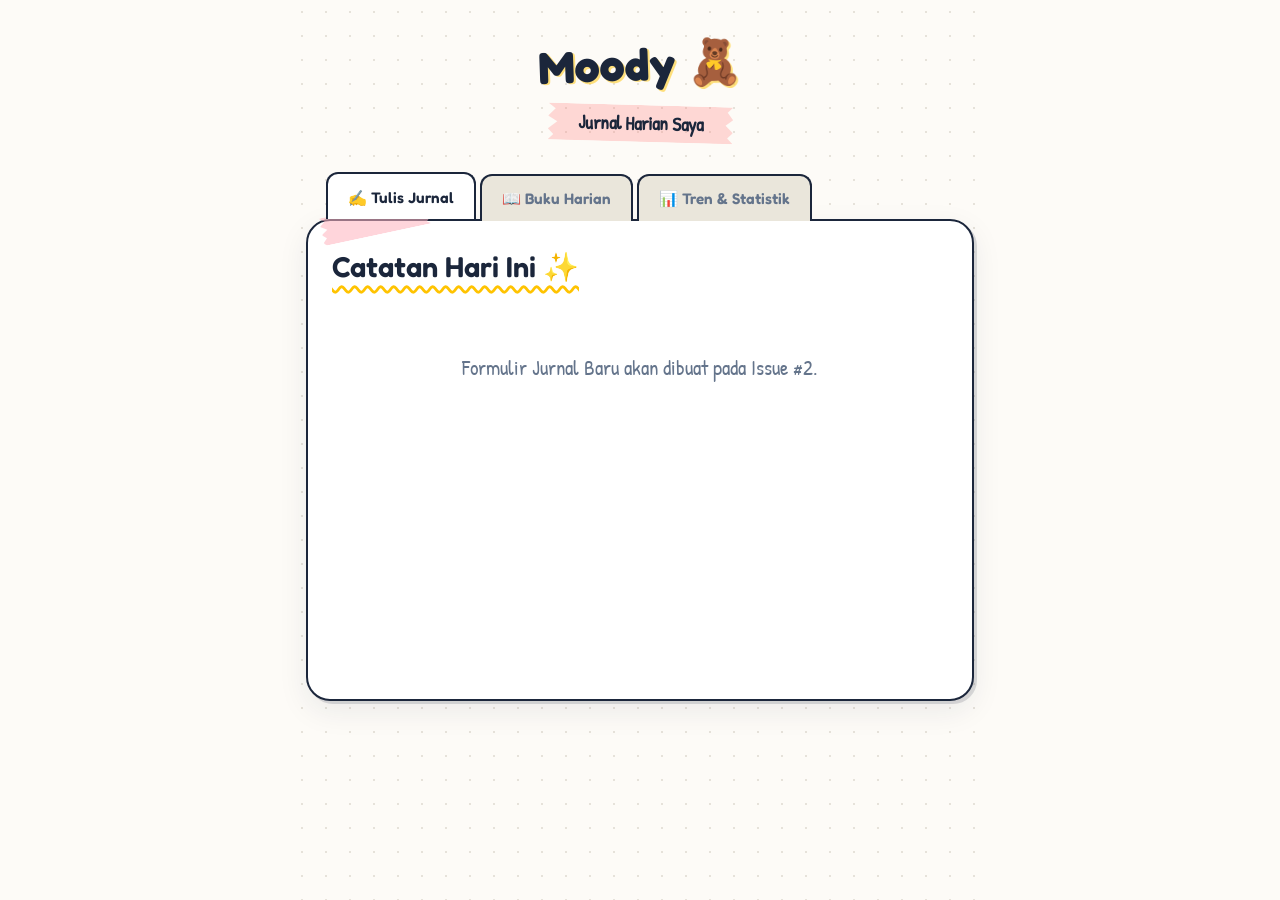
==== index.html @ d9777db5 "Add SPA Shell and Scrapbook Visual Theme" ====
<!DOCTYPE html>
<html lang="id">
<head>
  <meta charset="UTF-8">
  <meta name="viewport" content="width=device-width, initial-scale=1.0">
  <title>Moody — Jurnal Suasana Hati Kawaii</title>
  <!-- Google Fonts: Fredoka (Headings), Patrick Hand (Handwritten Notes), Outfit (Interface UI) -->
  <link rel="preconnect" href="https://fonts.googleapis.com">
  <link rel="preconnect" href="https://fonts.gstatic.com" crossorigin>
  <link href="https://fonts.googleapis.com/css2?family=Fredoka:wght@400;500;600;700&family=Patrick+Hand&family=Outfit:wght@300;400;500;600;700&display=swap" rel="stylesheet">
  <link rel="stylesheet" href="style.css">
</head>
<body>

  <!-- Dotted Canvas Grid -->
  <div class="scrapbook-canvas">
    
    <!-- Top Ribbon Header -->
    <header class="scrapbook-header">
      <div class="header-logo">
        <h1 class="marker-title">Moody 🧸</h1>
      </div>
      <div class="header-tagline">
        <span class="washi-tape-accent">Jurnal Harian Saya</span>
      </div>
    </header>

    <!-- Folder Nav Tabs (Folder Dividers style) -->
    <nav class="folder-tabs">
      <button class="tab-divider active" data-target="panel-editor" id="tab-nav-editor">
        <span class="tab-label">✍️ Tulis Jurnal</span>
      </button>
      <button class="tab-divider" data-target="panel-history" id="tab-nav-history">
        <span class="tab-label">📖 Buku Harian</span>
      </button>
      <button class="tab-divider" data-target="panel-analytics" id="tab-nav-analytics">
        <span class="tab-label">📊 Tren & Statistik</span>
      </button>
    </nav>

    <!-- Main Scrapbook Page Board -->
    <main class="scrapbook-board">
      
      <!-- Panel 1: Jurnal Baru (Editor) -->
      <section id="panel-editor" class="panel-section active">
        <div class="journal-paper">
          <div class="washi-tape washi-pink washi-top-left"></div>
          <h2 class="handwritten-title">Catatan Hari Ini ✨</h2>
          <div class="placeholder-content" style="text-align: center; padding: 40px; color: #64748b; font-family: 'Patrick Hand', cursive; font-size: 1.3rem;">
            Formulir Jurnal Baru akan dibuat pada Issue #2.
          </div>
        </div>
      </section>

      <!-- Panel 2: Riwayat Jurnal (History) -->
      <section id="panel-history" class="panel-section">
        <div class="journal-paper">
          <div class="washi-tape washi-yellow washi-top-right"></div>
          <h2 class="handwritten-title">Kenangan Masa Lalu 📖</h2>
          <div class="placeholder-content" style="text-align: center; padding: 40px; color: #64748b; font-family: 'Patrick Hand', cursive; font-size: 1.3rem;">
            Riwayat Catatan dan Pencarian akan dibuat pada Issue #3 & #4.
          </div>
        </div>
      </section>

      <!-- Panel 3: Analisis Mood (Analytics) -->
      <section id="panel-analytics" class="panel-section">
        <div class="journal-paper">
          <div class="washi-tape washi-blue washi-top-left"></div>
          <h2 class="handwritten-title">Papan Analisis 📊</h2>
          <div class="placeholder-content" style="text-align: center; padding: 40px; color: #64748b; font-family: 'Patrick Hand', cursive; font-size: 1.3rem;">
            Dashboard Statistik dan Grafik SVG akan dibuat pada Issue #6 & #7.
          </div>
        </div>
      </section>

    </main>
  </div>

  <script src="app.js"></script>
</body>
</html>
---- style.css ----
/* ==========================================
   STYLE GUIDE & CSS VARIABLES
   ========================================== */
:root {
  --color-canvas: #fdfbf7;
  --color-grid: #e6e2da;
  --color-paper: #ffffff;
  --color-navy: #1b263b;
  --color-muted: #64748b;
  
  --accent-yellow: #ffc300;
  --accent-coral: #ff6b6b;
  
  --shadow-handdrawn: 3px 3px 0px rgba(27, 38, 59, 0.15);
  --shadow-paper: 0 10px 30px rgba(27, 38, 59, 0.08);
  
  --transition-spring: all 0.4s cubic-bezier(0.34, 1.56, 0.64, 1);
}

/* ==========================================
   BASE & CANVAS STYLES
   ========================================== */
* {
  box-sizing: border-box;
  margin: 0;
  padding: 0;
  -webkit-tap-highlight-color: transparent;
}

body {
  font-family: 'Outfit', 'Inter', sans-serif;
  background-color: var(--color-canvas);
  color: var(--color-navy);
  min-height: 100vh;
  line-height: 1.5;
  display: flex;
  justify-content: center;
}

/* Scrapbook Canvas (Dot Grid Texture) */
.scrapbook-canvas {
  width: 100%;
  max-width: 700px;
  background-color: var(--color-canvas);
  background-image: radial-gradient(var(--color-grid) 1.5px, transparent 1.5px);
  background-size: 24px 24px;
  padding: 30px 16px 120px 16px;
  display: flex;
  flex-direction: column;
  position: relative;
  min-height: 100vh;
}

/* ==========================================
   HEADER STYLE
   ========================================== */
.scrapbook-header {
  display: flex;
  flex-direction: column;
  align-items: center;
  margin-bottom: 30px;
  text-align: center;
}

.marker-title {
  font-family: 'Fredoka', sans-serif;
  font-size: 2.8rem;
  font-weight: 700;
  color: var(--color-navy);
  display: inline-block;
  transform: rotate(-2deg);
  text-shadow: 2px 2px 0px rgba(255, 195, 0, 0.5);
  margin-bottom: 8px;
}

.washi-tape-accent {
  display: inline-block;
  font-family: 'Patrick Hand', cursive;
  font-size: 1.2rem;
  font-weight: bold;
  background-color: rgba(255, 107, 107, 0.25);
  color: var(--color-navy);
  padding: 4px 30px;
  transform: rotate(1.5deg);
  clip-path: polygon(
    0% 0%, 4% 15%, 0% 35%, 5% 50%, 0% 70%, 3% 85%, 0% 100%,
    100% 100%, 97% 85%, 100% 70%, 96% 50%, 100% 35%, 97% 15%, 100% 0%
  );
}

/* ==========================================
   FOLDER INDEX TABS
   ========================================== */
.folder-tabs {
  display: flex;
  gap: 4px;
  padding-left: 20px;
  position: relative;
  z-index: 10;
}

.tab-divider {
  background: #eae6db;
  border: 2px solid var(--color-navy);
  border-bottom: none;
  border-radius: 12px 12px 0 0;
  padding: 10px 20px;
  font-family: 'Fredoka', sans-serif;
  font-size: 0.95rem;
  font-weight: 600;
  color: var(--color-muted);
  cursor: pointer;
  outline: none;
  transition: var(--transition-spring);
  transform: translateY(2px);
}

.tab-divider.active {
  background: var(--color-paper);
  color: var(--color-navy);
  transform: translateY(0);
  padding-top: 14px;
  padding-bottom: 12px;
  z-index: 12;
}

.tab-divider:hover:not(.active) {
  color: var(--color-navy);
  background: #f1ede4;
}

/* ==========================================
   SCRAPBOOK MAIN PAGE BOARD
   ========================================== */
.scrapbook-board {
  background: var(--color-paper);
  border: 2.5px solid var(--color-navy);
  border-radius: 24px;
  padding: 24px;
  min-height: 480px;
  box-shadow: var(--shadow-handdrawn), var(--shadow-paper);
  position: relative;
  z-index: 5;
}

.panel-section {
  display: none;
  opacity: 0;
  transform: translateY(10px);
  transition: opacity 0.35s ease, transform 0.35s ease;
}

.panel-section.active {
  display: block;
  opacity: 1;
  transform: translateY(0);
}

.journal-paper {
  position: relative;
  display: flex;
  flex-direction: column;
  min-height: 430px;
}

.handwritten-title {
  font-family: 'Fredoka', sans-serif;
  font-size: 1.8rem;
  font-weight: 600;
  margin-bottom: 24px;
  color: var(--color-navy);
  text-decoration: underline wavy var(--accent-yellow);
  text-underline-offset: 8px;
}

/* ==========================================
   WASHI TAPE (TORN TAPE EFFECT)
   ========================================== */
.washi-tape {
  position: absolute;
  height: 28px;
  width: 110px;
  opacity: 0.8;
  z-index: 80;
  pointer-events: none;
  clip-path: polygon(
    0% 0%, 5% 15%, 0% 30%, 6% 45%, 0% 60%, 4% 75%, 0% 90%, 3% 100%,
    100% 100%, 96% 90%, 100% 75%, 95% 60%, 100% 45%, 96% 30%, 100% 15%, 97% 0%
  );
}

.washi-pink {
  background-color: rgba(255, 182, 193, 0.7);
  border-left: 1px dashed rgba(255, 255, 255, 0.5);
  border-right: 1px dashed rgba(255, 255, 255, 0.5);
}

.washi-yellow {
  background-color: rgba(255, 222, 100, 0.7);
  border-left: 1px dashed rgba(255, 255, 255, 0.5);
  border-right: 1px dashed rgba(255, 255, 255, 0.5);
}

.washi-blue {
  background-color: rgba(173, 216, 230, 0.7);
  border-left: 1px dashed rgba(255, 255, 255, 0.5);
  border-right: 1px dashed rgba(255, 255, 255, 0.5);
}

.washi-top-left {
  top: -38px;
  left: -12px;
  transform: rotate(-12deg);
}

.washi-top-right {
  top: -36px;
  right: -10px;
  transform: rotate(8deg);
}

/* ==========================================
   RESPONSIVE DESIGN
   ========================================== */
@media (max-width: 600px) {
  .scrapbook-canvas {
    padding-top: 16px;
  }
  
  .marker-title {
    font-size: 2.2rem;
  }
  
  .scrapbook-board {
    padding: 16px;
  }
  
  .tab-divider {
    padding: 8px 12px;
    font-size: 0.8rem;
  }
}
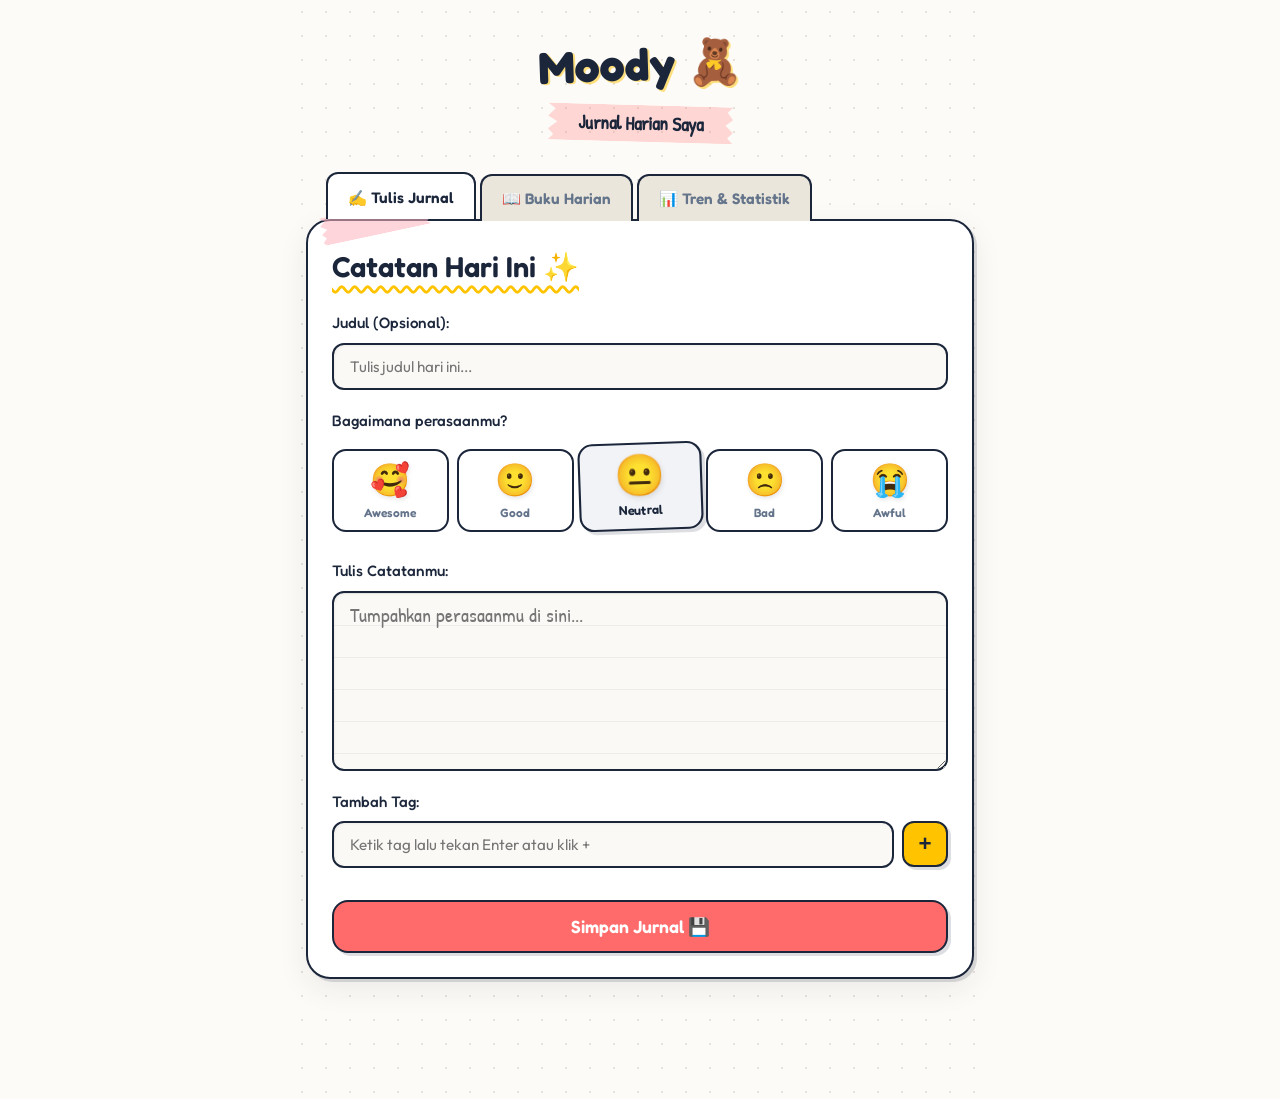
==== commit 24dccb9f: "Add Journal Entry Editor and Mood Selector" ====
--- a/index.html
+++ b/index.html
@@ -45,10 +45,67 @@
       <section id="panel-editor" class="panel-section active">
         <div class="journal-paper">
           <div class="washi-tape washi-pink washi-top-left"></div>
+          
           <h2 class="handwritten-title">Catatan Hari Ini ✨</h2>
-          <div class="placeholder-content" style="text-align: center; padding: 40px; color: #64748b; font-family: 'Patrick Hand', cursive; font-size: 1.3rem;">
-            Formulir Jurnal Baru akan dibuat pada Issue #2.
-          </div>
+          
+          <form id="journal-form" class="editor-form" onsubmit="return false;">
+            <!-- Title Input -->
+            <div class="form-group">
+              <label for="journal-title" class="handwritten-label">Judul (Opsional):</label>
+              <input type="text" id="journal-title" class="scrapbook-input" placeholder="Tulis judul hari ini...">
+            </div>
+
+            <!-- Mood Picker -->
+            <div class="form-group">
+              <label class="handwritten-label">Bagaimana perasaanmu?</label>
+              <div class="mood-selector">
+                <button type="button" class="mood-sticker-btn" data-mood="awesome" title="Luar Biasa">
+                  <span class="mood-emoji">🥰</span>
+                  <span class="mood-text">Awesome</span>
+                </button>
+                <button type="button" class="mood-sticker-btn" data-mood="good" title="Baik">
+                  <span class="mood-emoji">🙂</span>
+                  <span class="mood-text">Good</span>
+                </button>
+                <button type="button" class="mood-sticker-btn active" data-mood="neutral" title="Biasa Saja">
+                  <span class="mood-emoji">😐</span>
+                  <span class="mood-text">Neutral</span>
+                </button>
+                <button type="button" class="mood-sticker-btn" data-mood="bad" title="Buruk">
+                  <span class="mood-emoji">🙁</span>
+                  <span class="mood-text">Bad</span>
+                </button>
+                <button type="button" class="mood-sticker-btn" data-mood="awful" title="Sangat Buruk">
+                  <span class="mood-emoji">😭</span>
+                  <span class="mood-text">Awful</span>
+                </button>
+              </div>
+            </div>
+
+            <!-- Content Body Editor -->
+            <div class="form-group flex-fill">
+              <label for="journal-content" class="handwritten-label">Tulis Catatanmu:</label>
+              <textarea id="journal-content" class="scrapbook-textarea" placeholder="Tumpahkan perasaanmu di sini..."></textarea>
+            </div>
+
+            <!-- Tag Input -->
+            <div class="form-group">
+              <label for="tag-input" class="handwritten-label">Tambah Tag:</label>
+              <div class="tag-input-container">
+                <input type="text" id="tag-input" class="scrapbook-input" placeholder="Ketik tag lalu tekan Enter atau klik +">
+                <button type="button" id="btn-add-tag" class="sticker-btn-small">+</button>
+              </div>
+              <!-- Added Tag List -->
+              <div id="editor-tag-list" class="tag-pills-container">
+                <!-- Tag pills rendered dynamically -->
+              </div>
+            </div>
+
+            <!-- Save Button -->
+            <div class="form-actions">
+              <button type="submit" id="btn-save-journal" class="sticker-submit-btn">Simpan Jurnal 💾</button>
+            </div>
+          </form>
         </div>
       </section>
 
--- a/style.css
+++ b/style.css
@@ -220,6 +220,236 @@
 }
 
 /* ==========================================
+   EDITOR FORM STYLING
+   ========================================== */
+.editor-form {
+  display: flex;
+  flex-direction: column;
+  gap: 20px;
+  flex: 1;
+}
+
+.form-group {
+  display: flex;
+  flex-direction: column;
+  gap: 8px;
+}
+
+.form-group.flex-fill {
+  flex: 1;
+  display: flex;
+}
+
+.handwritten-label {
+  font-family: 'Fredoka', sans-serif;
+  font-weight: 500;
+  font-size: 0.95rem;
+  color: var(--color-navy);
+}
+
+.scrapbook-input, .scrapbook-textarea {
+  border: 2px solid var(--color-navy);
+  border-radius: 12px;
+  padding: 12px 16px;
+  font-family: 'Outfit', sans-serif;
+  font-size: 0.95rem;
+  background-color: #faf9f6;
+  color: var(--color-navy);
+  outline: none;
+  box-shadow: inset 1px 1px 3px rgba(0,0,0,0.05);
+  transition: all 0.2s ease;
+}
+
+.scrapbook-textarea {
+  font-family: 'Patrick Hand', cursive;
+  font-size: 1.25rem;
+  line-height: 1.6;
+  resize: vertical;
+  min-height: 180px;
+  background-image: linear-gradient(rgba(27,38,59,0.06) 1px, transparent 1px);
+  background-size: 100% 32px;
+  padding-top: 6px;
+  line-height: 32px;
+  flex: 1;
+}
+
+.scrapbook-input:focus, .scrapbook-textarea:focus {
+  border-color: var(--accent-coral);
+  background-color: var(--color-paper);
+}
+
+.tag-input-container {
+  display: flex;
+  gap: 8px;
+}
+
+.tag-input-container .scrapbook-input {
+  flex: 1;
+}
+
+.sticker-btn-small {
+  background-color: var(--accent-yellow);
+  color: var(--color-navy);
+  border: 2px solid var(--color-navy);
+  border-radius: 12px;
+  width: 46px;
+  height: 46px;
+  font-size: 1.4rem;
+  font-weight: bold;
+  cursor: pointer;
+  display: flex;
+  align-items: center;
+  justify-content: center;
+  box-shadow: var(--shadow-handdrawn);
+  transition: var(--transition-spring);
+}
+
+.sticker-btn-small:hover {
+  transform: scale(1.05) rotate(5deg);
+}
+
+.sticker-btn-small:active {
+  transform: scale(0.95);
+  box-shadow: 1px 1px 0px rgba(27,38,59,0.15);
+}
+
+.sticker-submit-btn {
+  background-color: var(--accent-coral);
+  color: #ffffff;
+  border: 2.5px solid var(--color-navy);
+  border-radius: 16px;
+  padding: 14px 28px;
+  font-family: 'Fredoka', sans-serif;
+  font-weight: 600;
+  font-size: 1.1rem;
+  cursor: pointer;
+  box-shadow: var(--shadow-handdrawn);
+  transition: var(--transition-spring);
+  display: inline-block;
+  text-align: center;
+  width: 100%;
+}
+
+.sticker-submit-btn:hover {
+  transform: translateY(-2px) scale(1.02);
+  box-shadow: 5px 5px 0px rgba(27, 38, 59, 0.2);
+}
+
+.sticker-submit-btn:active {
+  transform: translateY(2px);
+  box-shadow: 1px 1px 0px rgba(27, 38, 59, 0.2);
+}
+
+/* ==========================================
+   MOOD SELECTOR WIDGET
+   ========================================== */
+.mood-selector {
+  display: flex;
+  justify-content: space-between;
+  gap: 8px;
+  flex-wrap: wrap;
+  padding: 8px 0;
+}
+
+.mood-sticker-btn {
+  background: var(--color-paper);
+  border: 2px solid var(--color-navy);
+  border-radius: 14px;
+  padding: 10px 8px;
+  display: flex;
+  flex-direction: column;
+  align-items: center;
+  gap: 6px;
+  cursor: pointer;
+  transition: var(--transition-spring);
+  flex: 1;
+  min-width: 80px;
+}
+
+.mood-emoji {
+  font-size: 2rem;
+  filter: drop-shadow(1px 2px 2px rgba(0,0,0,0.1));
+  transition: transform 0.3s cubic-bezier(0.34, 1.56, 0.64, 1);
+}
+
+.mood-text {
+  font-size: 0.75rem;
+  font-weight: 600;
+  color: var(--color-muted);
+  font-family: 'Fredoka', sans-serif;
+}
+
+.mood-sticker-btn.active {
+  transform: translateY(-4px) scale(1.06) rotate(-2deg);
+  box-shadow: var(--shadow-handdrawn);
+}
+
+.mood-sticker-btn.active .mood-emoji {
+  transform: scale(1.2);
+}
+
+/* Specific Mood Colors */
+.mood-sticker-btn[data-mood="awesome"].active { background-color: #ebdffd; border-color: #9c27b0; }
+.mood-sticker-btn[data-mood="good"].active    { background-color: #e1fbf2; border-color: #2ec4b6; }
+.mood-sticker-btn[data-mood="neutral"].active { background-color: #f1f3f7; border-color: var(--color-navy); }
+.mood-sticker-btn[data-mood="bad"].active     { background-color: #e2f0fe; border-color: #00b4d8; }
+.mood-sticker-btn[data-mood="awful"].active   { background-color: #ffe8ec; border-color: var(--accent-coral); }
+
+.mood-sticker-btn[data-mood="awesome"].active .mood-text { color: #9c27b0; }
+.mood-sticker-btn[data-mood="good"].active .mood-text    { color: #0f9d58; }
+.mood-sticker-btn[data-mood="neutral"].active .mood-text { color: var(--color-navy); }
+.mood-sticker-btn[data-mood="bad"].active .mood-text     { color: #00b4d8; }
+.mood-sticker-btn[data-mood="awful"].active .mood-text   { color: var(--accent-coral); }
+
+.mood-sticker-btn:hover:not(.active) {
+  transform: translateY(-2px);
+  border-color: var(--accent-yellow);
+}
+
+/* ==========================================
+   TAG PILLS STYLING
+   ========================================== */
+.tag-pills-container {
+  display: flex;
+  flex-wrap: wrap;
+  gap: 8px;
+  margin-top: 4px;
+}
+
+.tag-pill {
+  font-family: 'Patrick Hand', cursive;
+  font-size: 1.1rem;
+  background-color: var(--color-canvas);
+  color: var(--color-navy);
+  border: 1.5px solid var(--color-navy);
+  border-radius: 8px;
+  padding: 2px 10px;
+  display: inline-flex;
+  align-items: center;
+  gap: 6px;
+  box-shadow: 1px 1px 0px rgba(27,38,59,0.15);
+  cursor: pointer;
+  transition: transform 0.2s ease;
+}
+
+.tag-pill:hover {
+  transform: scale(1.05) rotate(1.5deg);
+  border-color: var(--accent-coral);
+}
+
+.btn-remove-tag {
+  background: transparent;
+  border: none;
+  font-weight: bold;
+  cursor: pointer;
+  color: var(--accent-coral);
+  font-size: 1rem;
+  display: flex;
+  align-items: center;
+  justify-content: center;
+}
+
+/* ==========================================
    RESPONSIVE DESIGN
    ========================================== */
 @media (max-width: 600px) {
@@ -239,4 +469,17 @@
     padding: 8px 12px;
     font-size: 0.8rem;
   }
-}
+  
+  .mood-sticker-btn {
+    min-width: 60px;
+    padding: 8px 4px;
+  }
+  
+  .mood-emoji {
+    font-size: 1.5rem;
+  }
+  
+  .mood-text {
+    font-size: 0.65rem;
+  }
+}
